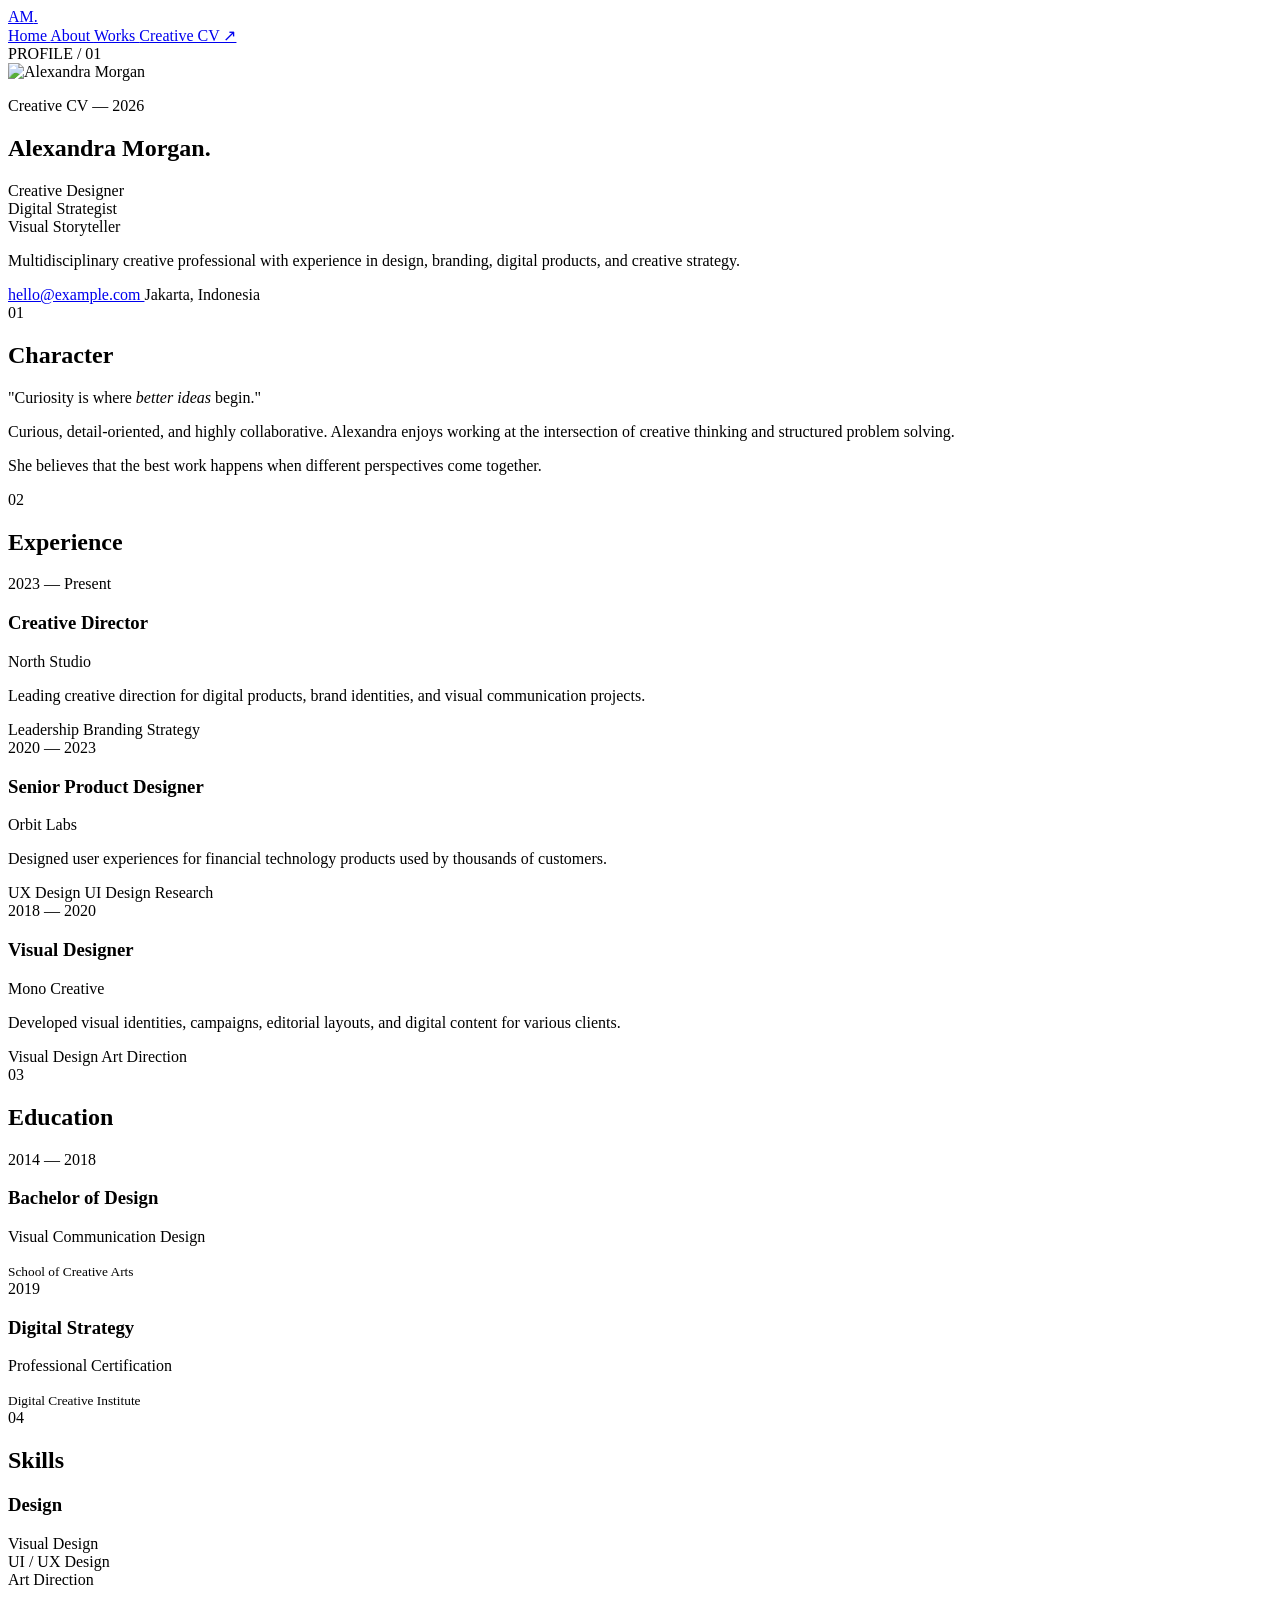
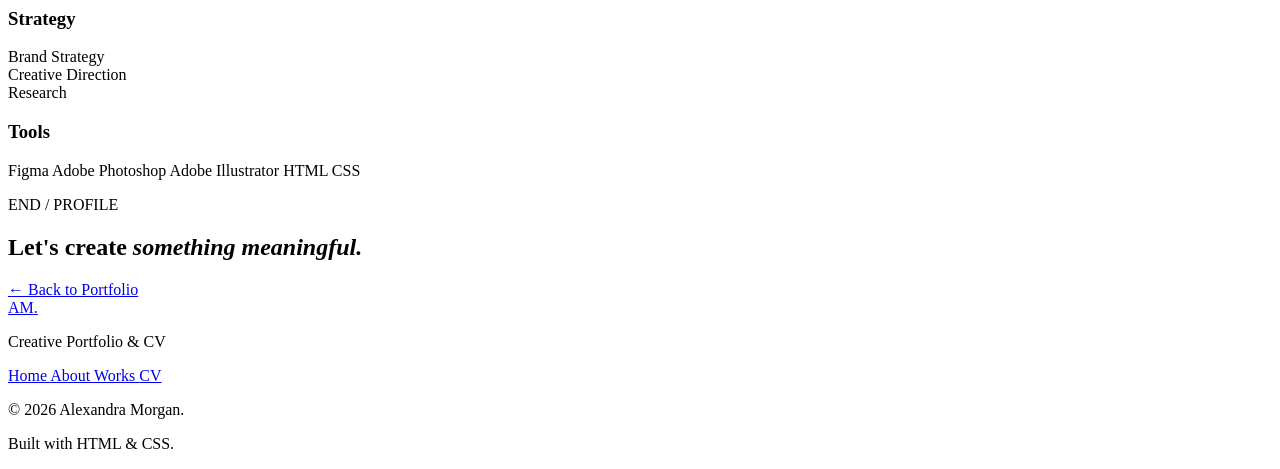
==== cv.html @ a30b36d8 "Add files via upload" ====
<!DOCTYPE html>
<html lang="id">
<head>
    <meta charset="UTF-8">
    <meta name="viewport" content="width=device-width, initial-scale=1.0">

    <title>Creative CV | Alexandra Morgan</title>

    <link rel="stylesheet" href="css/style.css">
</head>

<body>

    <!-- ================= NAVBAR ================= -->
    <header class="navbar">
        <div class="container nav-container">

            <a href="index.html" class="logo">
                AM<span>.</span>
            </a>

            <nav class="nav-menu">
                <a href="index.html" class="nav-link">
                    Home
                </a>

                <a href="index.html#about" class="nav-link">
                    About
                </a>

                <a href="index.html#works" class="nav-link">
                    Works
                </a>

                <a href="cv.html" class="nav-link nav-cv active">
                    Creative CV ↗
                </a>
            </nav>

        </div>
    </header>


    <main>

        <!-- ================= CV HEADER ================= -->
        <section class="cv-hero">

            <div class="container cv-header-grid">

                <div class="cv-photo">

                    <div class="photo-number">
                        PROFILE / 01
                    </div>

                    <img
                        src="assets/profile.jpg"
                        alt="Alexandra Morgan"
                    >

                </div>


                <div class="cv-introduction">

                    <p class="eyebrow">
                        Creative CV — 2026
                    </p>

                    <h1>
                        Alexandra
                        <span>Morgan.</span>
                    </h1>

                    <p class="cv-role">
                        Creative Designer
                        <br>
                        Digital Strategist
                        <br>
                        Visual Storyteller
                    </p>

                    <p class="cv-summary">
                        Multidisciplinary creative professional with
                        experience in design, branding, digital products,
                        and creative strategy.
                    </p>

                    <div class="cv-contact">

                        <a href="mailto:hello@example.com">
                            hello@example.com
                        </a>

                        <span>Jakarta, Indonesia</span>

                    </div>

                </div>

            </div>

        </section>


        <!-- ================= PERSONALITY ================= -->
        <section class="section cv-section">

            <div class="container">

                <div class="cv-section-title">
                    <span>01</span>
                    <h2>Character</h2>
                </div>


                <div class="character-grid">

                    <div class="character-main">

                        <p class="quote">
                            "Curiosity is where
                            <em>better ideas</em>
                            begin."
                        </p>

                    </div>


                    <div class="character-description">

                        <p>
                            Curious, detail-oriented, and highly
                            collaborative. Alexandra enjoys working
                            at the intersection of creative thinking
                            and structured problem solving.
                        </p>

                        <p>
                            She believes that the best work happens
                            when different perspectives come together.
                        </p>

                    </div>

                </div>

            </div>

        </section>


        <!-- ================= EXPERIENCE ================= -->
        <section class="section cv-section experience-section">

            <div class="container">

                <div class="cv-section-title">
                    <span>02</span>
                    <h2>Experience</h2>
                </div>


                <div class="timeline">

                    <article class="timeline-item">

                        <div class="timeline-date">
                            2023 — Present
                        </div>

                        <div class="timeline-content">

                            <h3>Creative Director</h3>

                            <p class="company">
                                North Studio
                            </p>

                            <p>
                                Leading creative direction for digital
                                products, brand identities, and visual
                                communication projects.
                            </p>

                            <div class="tag-list">
                                <span>Leadership</span>
                                <span>Branding</span>
                                <span>Strategy</span>
                            </div>

                        </div>

                    </article>


                    <article class="timeline-item">

                        <div class="timeline-date">
                            2020 — 2023
                        </div>

                        <div class="timeline-content">

                            <h3>Senior Product Designer</h3>

                            <p class="company">
                                Orbit Labs
                            </p>

                            <p>
                                Designed user experiences for financial
                                technology products used by thousands
                                of customers.
                            </p>

                            <div class="tag-list">
                                <span>UX Design</span>
                                <span>UI Design</span>
                                <span>Research</span>
                            </div>

                        </div>

                    </article>


                    <article class="timeline-item">

                        <div class="timeline-date">
                            2018 — 2020
                        </div>

                        <div class="timeline-content">

                            <h3>Visual Designer</h3>

                            <p class="company">
                                Mono Creative
                            </p>

                            <p>
                                Developed visual identities, campaigns,
                                editorial layouts, and digital content
                                for various clients.
                            </p>

                            <div class="tag-list">
                                <span>Visual Design</span>
                                <span>Art Direction</span>
                            </div>

                        </div>

                    </article>

                </div>

            </div>

        </section>


        <!-- ================= EDUCATION ================= -->
        <section class="section cv-section education-section">

            <div class="container">

                <div class="cv-section-title">
                    <span>03</span>
                    <h2>Education</h2>
                </div>


                <div class="education-grid">

                    <article class="education-card">

                        <span class="education-year">
                            2014 — 2018
                        </span>

                        <h3>
                            Bachelor of Design
                        </h3>

                        <p>
                            Visual Communication Design
                        </p>

                        <small>
                            School of Creative Arts
                        </small>

                    </article>


                    <article class="education-card">

                        <span class="education-year">
                            2019
                        </span>

                        <h3>
                            Digital Strategy
                        </h3>

                        <p>
                            Professional Certification
                        </p>

                        <small>
                            Digital Creative Institute
                        </small>

                    </article>

                </div>

            </div>

        </section>


        <!-- ================= SKILLS ================= -->
        <section class="section cv-section skills-section">

            <div class="container">

                <div class="cv-section-title">
                    <span>04</span>
                    <h2>Skills</h2>
                </div>


                <div class="skills-grid">

                    <div class="skill-category">

                        <h3>Design</h3>

                        <div class="skill">
                            <span>Visual Design</span>
                            <div class="skill-bar">
                                <div class="skill-progress progress-95"></div>
                            </div>
                        </div>

                        <div class="skill">
                            <span>UI / UX Design</span>
                            <div class="skill-bar">
                                <div class="skill-progress progress-90"></div>
                            </div>
                        </div>

                        <div class="skill">
                            <span>Art Direction</span>
                            <div class="skill-bar">
                                <div class="skill-progress progress-85"></div>
                            </div>
                        </div>

                    </div>


                    <div class="skill-category">

                        <h3>Strategy</h3>

                        <div class="skill">
                            <span>Brand Strategy</span>
                            <div class="skill-bar">
                                <div class="skill-progress progress-90"></div>
                            </div>
                        </div>

                        <div class="skill">
                            <span>Creative Direction</span>
                            <div class="skill-bar">
                                <div class="skill-progress progress-95"></div>
                            </div>
                        </div>

                        <div class="skill">
                            <span>Research</span>
                            <div class="skill-bar">
                                <div class="skill-progress progress-80"></div>
                            </div>
                        </div>

                    </div>


                    <div class="skill-category">

                        <h3>Tools</h3>

                        <div class="tool-list">

                            <span>Figma</span>
                            <span>Adobe Photoshop</span>
                            <span>Adobe Illustrator</span>
                            <span>HTML</span>
                            <span>CSS</span>

                        </div>

                    </div>

                </div>

            </div>

        </section>


        <!-- ================= CV CTA ================= -->
        <section class="cta-section cv-cta">

            <div class="container cta-content">

                <p class="section-number">
                    END / PROFILE
                </p>

                <h2>
                    Let's create
                    <em>something meaningful.</em>
                </h2>

                <a href="index.html" class="btn btn-light">
                    ← Back to Portfolio
                </a>

            </div>

        </section>

    </main>


    <!-- ================= FOOTER ================= -->
    <footer class="footer">

        <div class="container footer-grid">

            <div>
                <a href="index.html" class="logo">
                    AM<span>.</span>
                </a>

                <p>
                    Creative Portfolio & CV
                </p>
            </div>

            <div class="footer-links">

                <a href="index.html">
                    Home
                </a>

                <a href="index.html#about">
                    About
                </a>

                <a href="index.html#works">
                    Works
                </a>

                <a href="cv.html">
                    CV
                </a>

            </div>

            <div class="footer-copy">

                <p>
                    © 2026 Alexandra Morgan.
                </p>

                <p>
                    Built with HTML & CSS.
                </p>

            </div>

        </div>

    </footer>

</body>
</html>
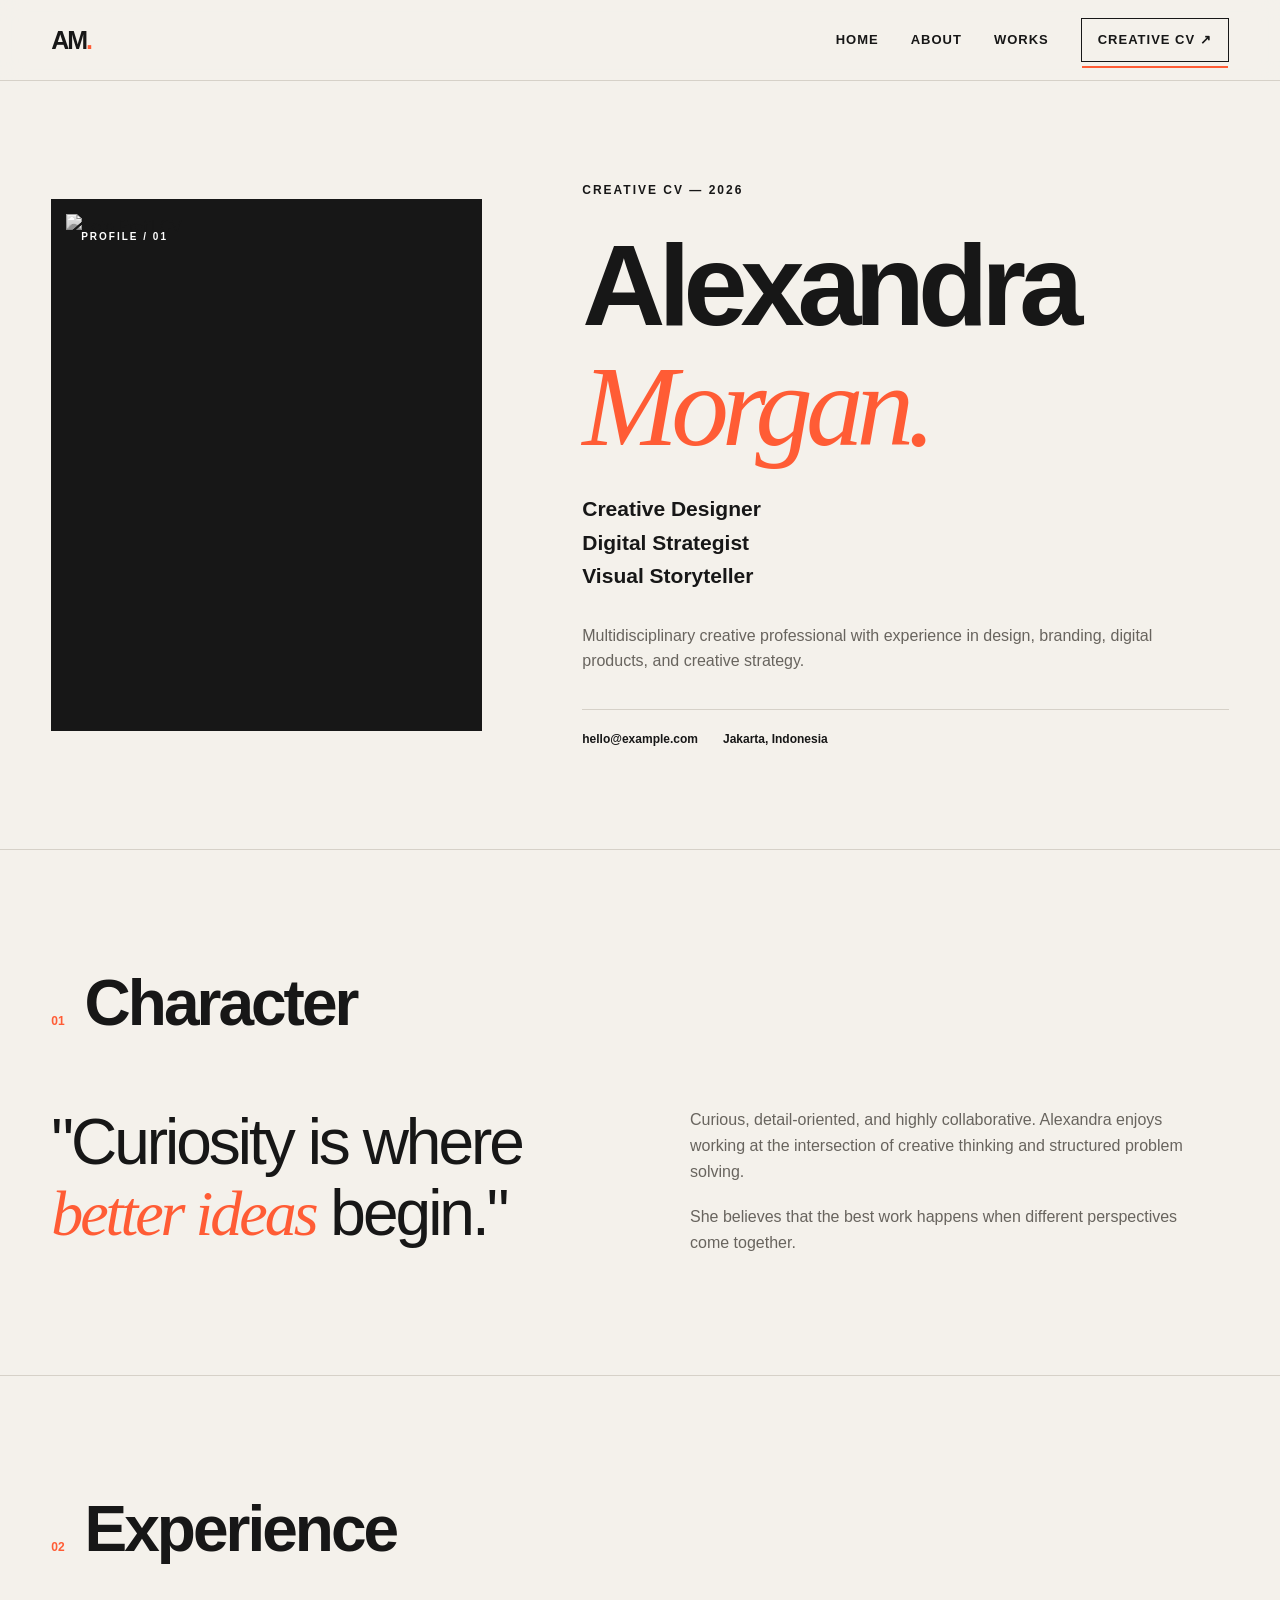
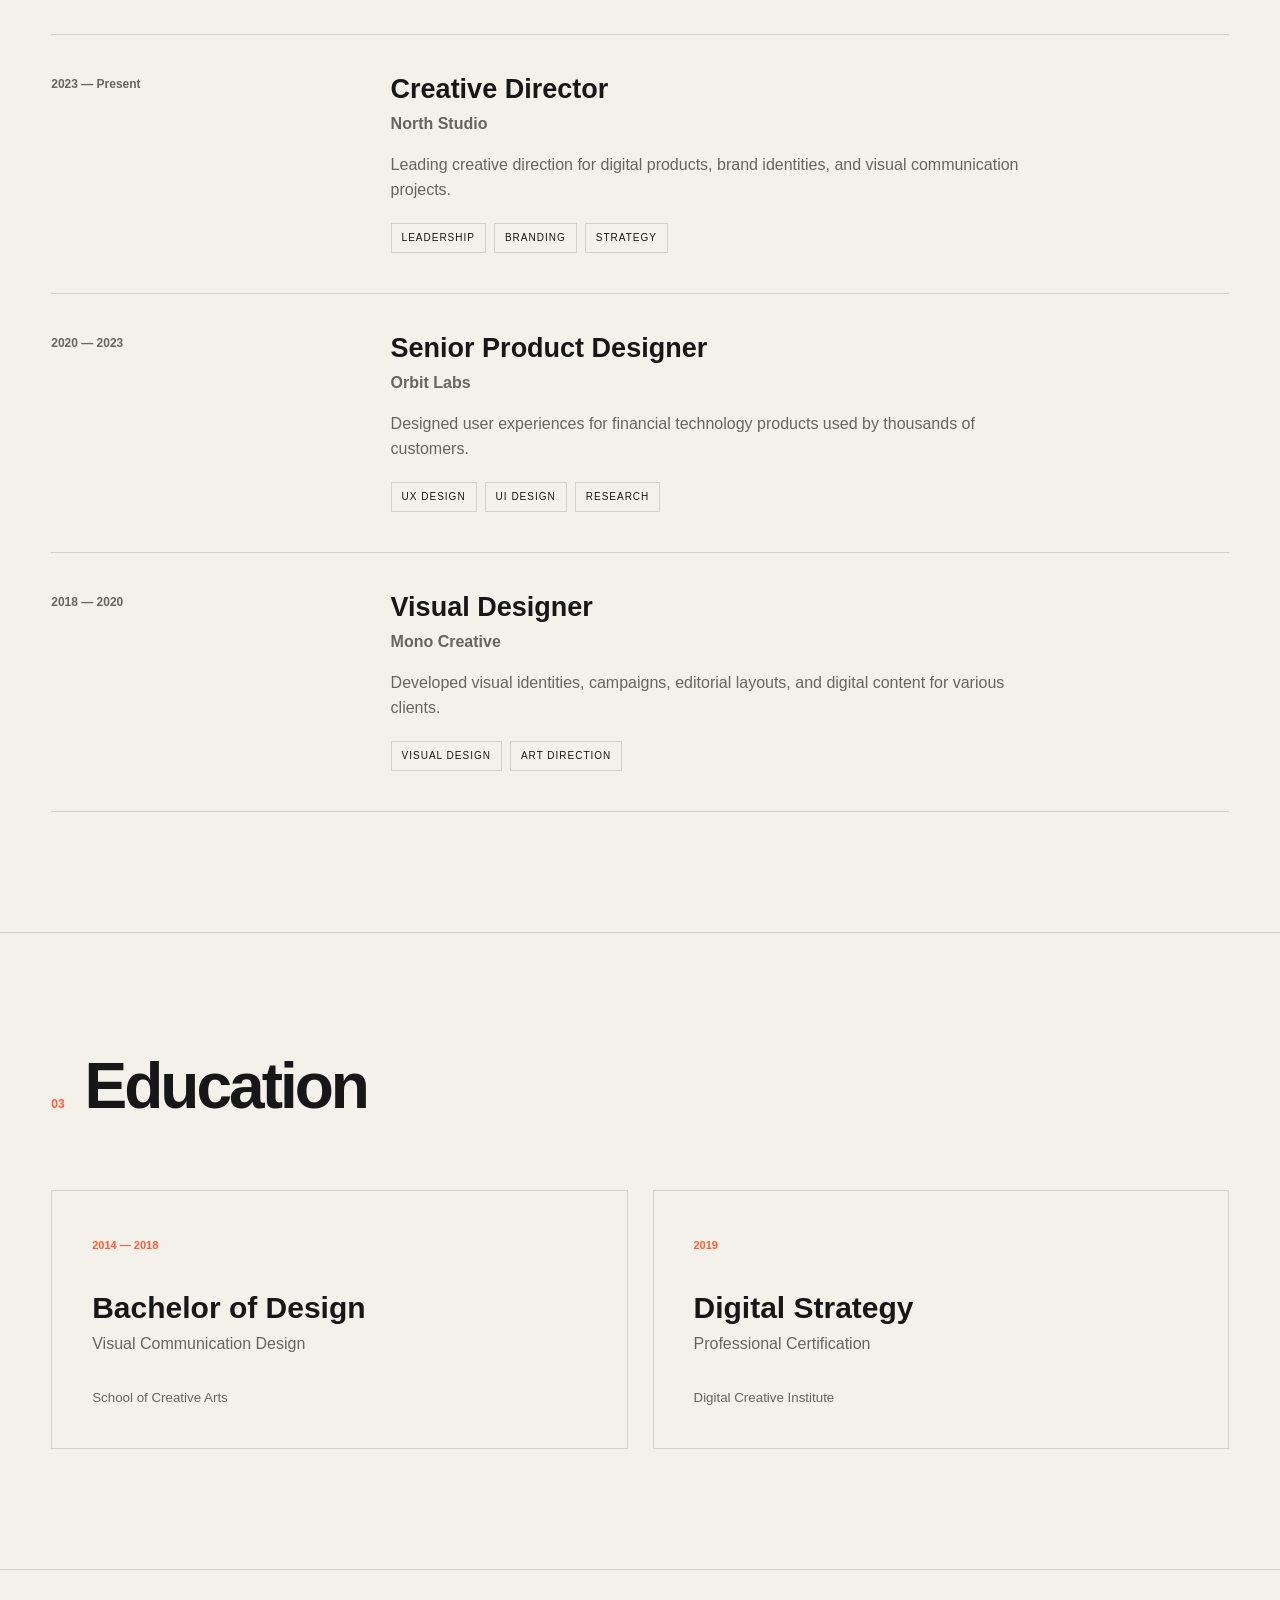
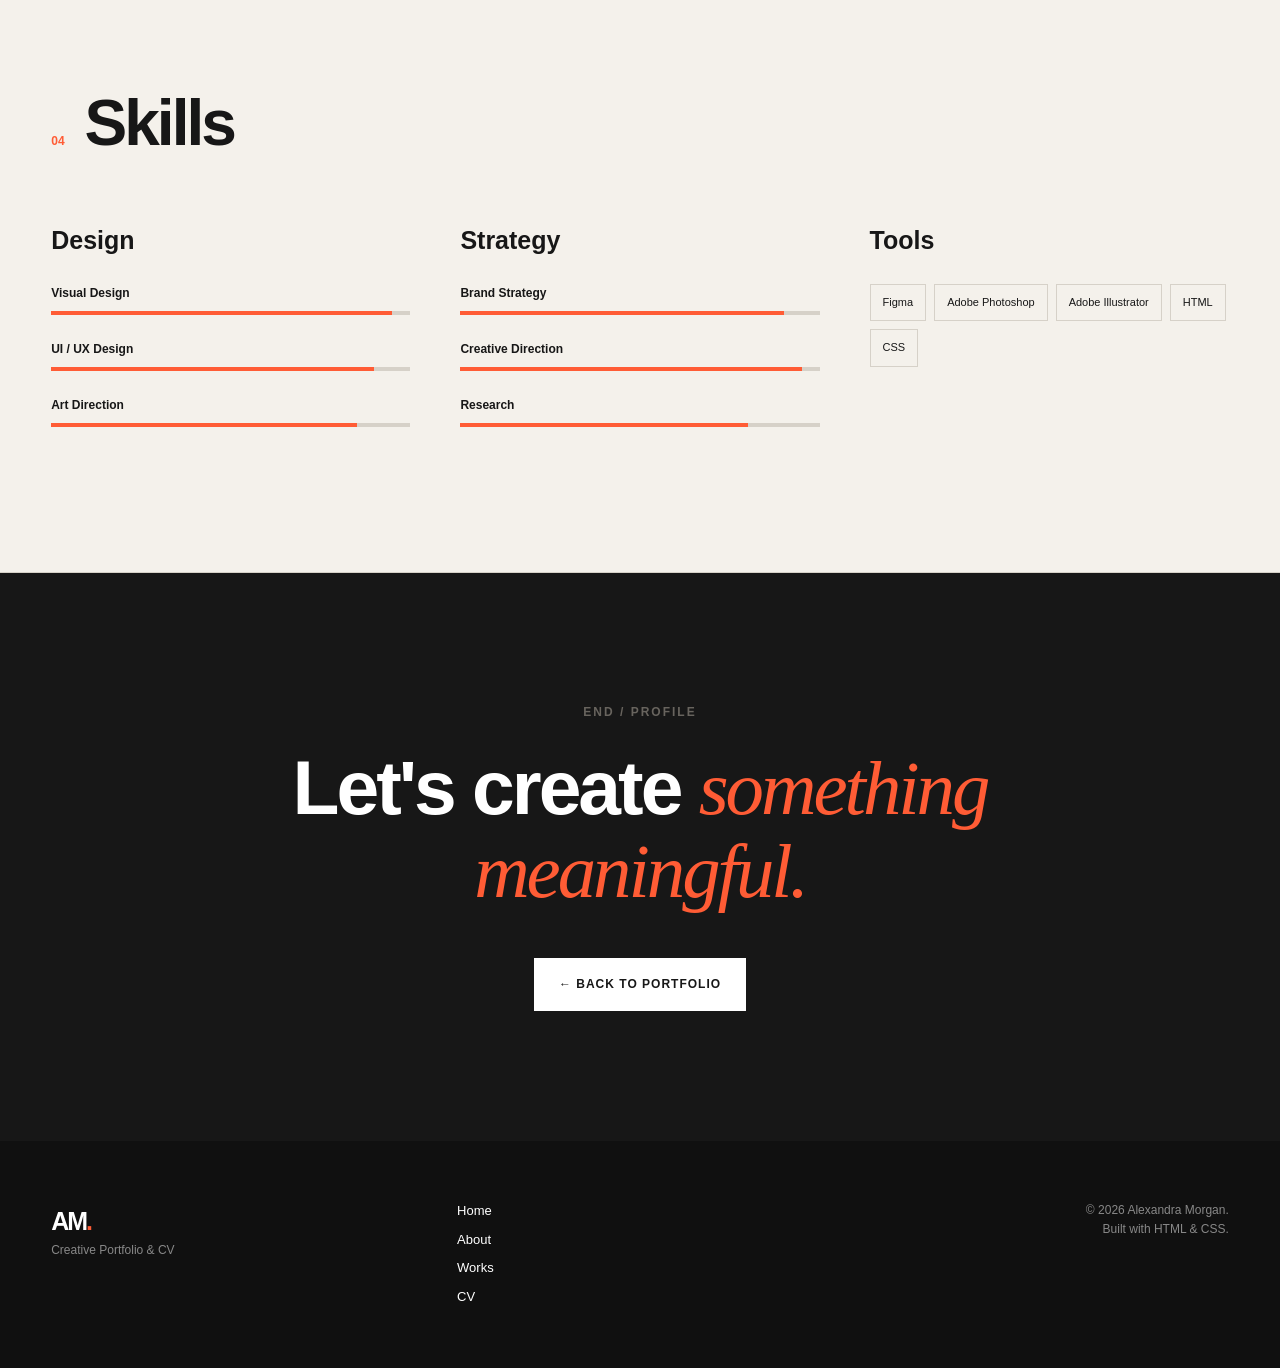
==== commit ef424204: "Update cv.html" ====
--- a/cv.html
+++ b/cv.html
@@ -55,8 +55,8 @@
                     </div>
 
                     <img
-                        src="assets/profile.jpg"
-                        alt="Alexandra Morgan"
+                        src="assets/profile.avif"
+                        alt="Foto Profil CV"
                     >
 
                 </div>
@@ -492,4 +492,4 @@
     </footer>
 
 </body>
-</html>+</html>
--- a/css/style.css
+++ b/css/style.css
@@ -0,0 +1,1251 @@
+/* =====================================================
+   RESET
+===================================================== */
+
+* {
+    margin: 0;
+    padding: 0;
+    box-sizing: border-box;
+}
+
+html {
+    scroll-behavior: smooth;
+}
+
+body {
+    font-family: Arial, Helvetica, sans-serif;
+    background: #f4f1eb;
+    color: #171717;
+    line-height: 1.6;
+}
+
+img {
+    max-width: 100%;
+    display: block;
+}
+
+a {
+    color: inherit;
+    text-decoration: none;
+}
+
+
+/* =====================================================
+   VARIABLES
+===================================================== */
+
+:root {
+    --bg: #f4f1eb;
+    --dark: #171717;
+    --muted: #68645e;
+    --light: #ffffff;
+    --line: #d6d1c8;
+    --accent: #ff5c35;
+
+    --container: 1180px;
+}
+
+
+/* =====================================================
+   GLOBAL
+===================================================== */
+
+.container {
+    width: min(92%, var(--container));
+    margin: 0 auto;
+}
+
+.section {
+    padding: 120px 0;
+}
+
+.eyebrow,
+.section-number {
+    text-transform: uppercase;
+    letter-spacing: 2px;
+    font-size: 12px;
+    font-weight: 700;
+}
+
+.section-number {
+    color: var(--muted);
+    margin-bottom: 25px;
+}
+
+h1,
+h2,
+h3 {
+    line-height: 1.05;
+}
+
+h2 {
+    font-size: clamp(42px, 6vw, 78px);
+    letter-spacing: -3px;
+}
+
+h2 em {
+    font-family: Georgia, serif;
+    font-weight: 400;
+}
+
+
+/* =====================================================
+   NAVBAR
+===================================================== */
+
+.navbar {
+    position: sticky;
+    top: 0;
+    z-index: 1000;
+
+    background: rgba(244, 241, 235, 0.92);
+    backdrop-filter: blur(12px);
+
+    border-bottom: 1px solid var(--line);
+}
+
+.nav-container {
+    min-height: 80px;
+
+    display: flex;
+    align-items: center;
+    justify-content: space-between;
+}
+
+.logo {
+    font-size: 25px;
+    font-weight: 900;
+    letter-spacing: -2px;
+}
+
+.logo span {
+    color: var(--accent);
+}
+
+.nav-menu {
+    display: flex;
+    align-items: center;
+    gap: 32px;
+}
+
+.nav-link {
+    position: relative;
+
+    font-size: 13px;
+    font-weight: 700;
+    text-transform: uppercase;
+    letter-spacing: 1px;
+
+    transition: color 0.3s ease;
+}
+
+.nav-link::after {
+    content: "";
+
+    position: absolute;
+    left: 0;
+    bottom: -7px;
+
+    width: 0;
+    height: 2px;
+
+    background: var(--accent);
+
+    transition: width 0.3s ease;
+}
+
+.nav-link:hover::after,
+.nav-link.active::after {
+    width: 100%;
+}
+
+.nav-link:hover {
+    color: var(--accent);
+}
+
+.nav-cv {
+    border: 1px solid var(--dark);
+    padding: 11px 16px;
+}
+
+.nav-cv:hover {
+    background: var(--dark);
+    color: var(--light);
+}
+
+
+/* =====================================================
+   HERO
+===================================================== */
+
+.hero {
+    position: relative;
+    overflow: hidden;
+
+    min-height: calc(100vh - 80px);
+
+    display: flex;
+    align-items: center;
+
+    padding: 100px 0;
+}
+
+.hero-grid {
+    display: grid;
+    grid-template-columns: 1.1fr 0.9fr;
+    align-items: center;
+    gap: 80px;
+}
+
+.hero-content {
+    position: relative;
+    z-index: 2;
+}
+
+.hero h1 {
+    max-width: 800px;
+
+    margin: 25px 0;
+
+    font-size: clamp(58px, 8vw, 105px);
+    letter-spacing: -6px;
+}
+
+.hero h1 span {
+    display: block;
+    color: var(--accent);
+
+    font-family: Georgia, serif;
+    font-style: italic;
+    font-weight: 400;
+}
+
+.hero-description {
+    max-width: 570px;
+
+    margin-bottom: 35px;
+
+    color: var(--muted);
+    font-size: 17px;
+}
+
+.hero-buttons {
+    display: flex;
+    flex-wrap: wrap;
+    gap: 12px;
+}
+
+
+/* =====================================================
+   BUTTON
+===================================================== */
+
+.btn {
+    display: inline-flex;
+    align-items: center;
+    justify-content: center;
+    gap: 15px;
+
+    padding: 16px 24px;
+
+    border: 1px solid var(--dark);
+
+    font-size: 12px;
+    font-weight: 800;
+    text-transform: uppercase;
+    letter-spacing: 1px;
+
+    transition:
+        transform 0.3s ease,
+        background 0.3s ease,
+        color 0.3s ease;
+}
+
+.btn:hover {
+    transform: translateY(-4px);
+}
+
+.btn-primary {
+    background: var(--dark);
+    color: var(--light);
+}
+
+.btn-primary:hover {
+    background: var(--accent);
+    border-color: var(--accent);
+}
+
+.btn-secondary:hover {
+    background: var(--dark);
+    color: var(--light);
+}
+
+.btn-light {
+    background: var(--light);
+    color: var(--dark);
+    border-color: var(--light);
+}
+
+.btn-light:hover {
+    background: transparent;
+    color: var(--light);
+}
+
+
+/* =====================================================
+   HERO STATS
+===================================================== */
+
+.hero-stats {
+    display: flex;
+    gap: 45px;
+
+    margin-top: 60px;
+    padding-top: 25px;
+
+    border-top: 1px solid var(--line);
+}
+
+.stat {
+    display: flex;
+    flex-direction: column;
+}
+
+.stat strong {
+    font-size: 27px;
+}
+
+.stat span {
+    color: var(--muted);
+    font-size: 11px;
+    text-transform: uppercase;
+    letter-spacing: 1px;
+}
+
+
+/* =====================================================
+   HERO IMAGE
+===================================================== */
+
+.hero-visual {
+    position: relative;
+}
+
+.image-frame {
+    position: relative;
+
+    padding: 15px;
+
+    background: var(--dark);
+
+    transform: rotate(2deg);
+
+    transition: transform 0.5s ease;
+}
+
+.image-frame:hover {
+    transform: rotate(0deg);
+}
+
+.image-frame img {
+    width: 100%;
+    aspect-ratio: 4 / 5;
+    object-fit: cover;
+    filter: grayscale(100%);
+}
+
+.image-label {
+    position: absolute;
+    top: 28px;
+    left: 28px;
+
+    z-index: 2;
+
+    display: flex;
+    gap: 10px;
+
+    color: var(--light);
+
+    font-size: 10px;
+    font-weight: 700;
+    text-transform: uppercase;
+    letter-spacing: 1px;
+}
+
+.image-label span {
+    color: var(--accent);
+}
+
+.image-caption {
+    display: flex;
+    justify-content: space-between;
+
+    padding: 15px 5px 2px;
+
+    color: var(--light);
+
+    font-size: 10px;
+    text-transform: uppercase;
+    letter-spacing: 1px;
+}
+
+.floating-card {
+    position: absolute;
+    right: -30px;
+    bottom: 40px;
+
+    display: flex;
+    align-items: center;
+    gap: 12px;
+
+    padding: 15px 18px;
+
+    background: var(--light);
+    box-shadow: 0 15px 40px rgba(0, 0, 0, 0.12);
+}
+
+.floating-card strong,
+.floating-card small {
+    display: block;
+}
+
+.floating-card strong {
+    font-size: 13px;
+}
+
+.floating-card small {
+    color: var(--muted);
+    font-size: 10px;
+}
+
+.floating-icon {
+    color: var(--accent);
+    font-size: 25px;
+}
+
+
+/* =====================================================
+   DECORATION
+===================================================== */
+
+.hero-decoration {
+    position: absolute;
+
+    width: 250px;
+    height: 250px;
+
+    border-radius: 50%;
+
+    border: 1px solid var(--line);
+}
+
+.decoration-one {
+    right: -100px;
+    top: 20%;
+}
+
+.decoration-two {
+    left: -170px;
+    bottom: 5%;
+}
+
+
+/* =====================================================
+   MARQUEE
+===================================================== */
+
+.marquee-section {
+    overflow: hidden;
+
+    border-top: 1px solid var(--dark);
+    border-bottom: 1px solid var(--dark);
+
+    padding: 20px 0;
+
+    background: var(--accent);
+}
+
+.marquee {
+    display: flex;
+    width: max-content;
+    gap: 50px;
+
+    animation: marquee 20s linear infinite;
+}
+
+.marquee span {
+    font-size: 15px;
+    font-weight: 900;
+    letter-spacing: 3px;
+}
+
+@keyframes marquee {
+    from {
+        transform: translateX(0);
+    }
+
+    to {
+        transform: translateX(-50%);
+    }
+}
+
+
+/* =====================================================
+   ABOUT
+===================================================== */
+
+.section-heading {
+    margin-bottom: 70px;
+}
+
+.about-grid {
+    display: grid;
+    grid-template-columns: 1fr 1fr;
+    gap: 100px;
+}
+
+.large-text {
+    font-size: clamp(30px, 4vw, 48px);
+    line-height: 1.15;
+    letter-spacing: -2px;
+}
+
+.about-description {
+    max-width: 500px;
+    color: var(--muted);
+}
+
+.about-description p + p {
+    margin-top: 20px;
+}
+
+.text-link {
+    display: inline-block;
+
+    margin-top: 35px;
+
+    color: var(--dark);
+
+    border-bottom: 1px solid var(--dark);
+
+    font-weight: 700;
+}
+
+.text-link:hover {
+    color: var(--accent);
+    border-color: var(--accent);
+}
+
+
+/* =====================================================
+   WORKS
+===================================================== */
+
+.heading-flex {
+    display: flex;
+    align-items: end;
+    justify-content: space-between;
+    gap: 40px;
+}
+
+.heading-description {
+    max-width: 320px;
+    color: var(--muted);
+}
+
+.works-grid {
+    display: grid;
+    grid-template-columns: repeat(2, 1fr);
+    gap: 60px 30px;
+}
+
+.work-card {
+    transition: transform 0.3s ease;
+}
+
+.work-card:hover {
+    transform: translateY(-8px);
+}
+
+.work-large {
+    grid-column: span 2;
+}
+
+.work-image {
+    position: relative;
+
+    min-height: 380px;
+
+    display: flex;
+    align-items: space-between;
+    justify-content: space-between;
+
+    padding: 25px;
+
+    overflow: hidden;
+}
+
+.work-image::after {
+    content: "VIEW PROJECT →";
+
+    position: absolute;
+    right: 25px;
+    bottom: 25px;
+
+    padding: 10px 14px;
+
+    background: var(--light);
+
+    font-size: 10px;
+    font-weight: 800;
+
+    transform: translateY(70px);
+
+    transition: transform 0.3s ease;
+}
+
+.work-card:hover .work-image::after {
+    transform: translateY(0);
+}
+
+.work-image-one {
+    background: #d4d0c7;
+}
+
+.work-image-two {
+    background: #c8d0c6;
+}
+
+.work-image-three {
+    background: #d6c2b9;
+}
+
+.work-number,
+.work-category {
+    position: relative;
+    z-index: 2;
+
+    font-size: 11px;
+    font-weight: 800;
+    text-transform: uppercase;
+}
+
+.work-number {
+    align-self: flex-start;
+}
+
+.work-category {
+    align-self: flex-start;
+
+    padding: 7px 10px;
+
+    background: var(--dark);
+    color: var(--light);
+}
+
+.work-info {
+    padding-top: 20px;
+}
+
+.work-info h3 {
+    margin-bottom: 8px;
+
+    font-size: 25px;
+}
+
+.work-info p {
+    max-width: 500px;
+
+    color: var(--muted);
+}
+
+
+/* =====================================================
+   CTA
+===================================================== */
+
+.cta-section {
+    padding: 130px 0;
+
+    background: var(--dark);
+    color: var(--light);
+
+    text-align: center;
+}
+
+.cta-content h2 {
+    max-width: 850px;
+
+    margin: 0 auto 45px;
+}
+
+.cta-content h2 em {
+    color: var(--accent);
+}
+
+
+/* =====================================================
+   FOOTER
+===================================================== */
+
+.footer {
+    padding: 60px 0;
+
+    background: #101010;
+    color: var(--light);
+}
+
+.footer-grid {
+    display: grid;
+    grid-template-columns: 1fr 1fr 1fr;
+    gap: 40px;
+}
+
+.footer p {
+    color: #888;
+    font-size: 12px;
+}
+
+.footer-links {
+    display: flex;
+    flex-direction: column;
+    gap: 8px;
+}
+
+.footer-links a {
+    font-size: 13px;
+}
+
+.footer-links a:hover {
+    color: var(--accent);
+}
+
+.footer-copy {
+    text-align: right;
+}
+
+
+/* =====================================================
+   CV HERO
+===================================================== */
+
+.cv-hero {
+    padding: 100px 0;
+
+    border-bottom: 1px solid var(--line);
+}
+
+.cv-header-grid {
+    display: grid;
+    grid-template-columns: 0.8fr 1.2fr;
+    align-items: center;
+    gap: 100px;
+}
+
+.cv-photo {
+    position: relative;
+
+    background: var(--dark);
+    padding: 15px;
+}
+
+.cv-photo img {
+    aspect-ratio: 4 / 5;
+    width: 100%;
+    object-fit: cover;
+    filter: grayscale(100%);
+}
+
+.photo-number {
+    position: absolute;
+    top: 30px;
+    left: 30px;
+
+    z-index: 2;
+
+    color: var(--light);
+
+    font-size: 10px;
+    font-weight: 700;
+    letter-spacing: 2px;
+}
+
+.cv-introduction h1 {
+    margin: 25px 0;
+
+    font-size: clamp(65px, 9vw, 120px);
+    letter-spacing: -7px;
+}
+
+.cv-introduction h1 span {
+    display: block;
+
+    color: var(--accent);
+
+    font-family: Georgia, serif;
+    font-style: italic;
+    font-weight: 400;
+}
+
+.cv-role {
+    margin-bottom: 30px;
+
+    font-size: 21px;
+    font-weight: 700;
+}
+
+.cv-summary {
+    max-width: 600px;
+
+    color: var(--muted);
+}
+
+.cv-contact {
+    display: flex;
+    flex-wrap: wrap;
+    gap: 25px;
+
+    margin-top: 35px;
+    padding-top: 20px;
+
+    border-top: 1px solid var(--line);
+
+    font-size: 12px;
+    font-weight: 700;
+}
+
+.cv-contact a:hover {
+    color: var(--accent);
+}
+
+
+/* =====================================================
+   CV SECTION
+===================================================== */
+
+.cv-section {
+    border-bottom: 1px solid var(--line);
+}
+
+.cv-section-title {
+    display: flex;
+    align-items: baseline;
+    gap: 20px;
+
+    margin-bottom: 70px;
+}
+
+.cv-section-title span {
+    color: var(--accent);
+
+    font-size: 12px;
+    font-weight: 800;
+}
+
+.cv-section-title h2 {
+    font-size: clamp(40px, 5vw, 65px);
+}
+
+
+/* =====================================================
+   CHARACTER
+===================================================== */
+
+.character-grid {
+    display: grid;
+    grid-template-columns: 1fr 1fr;
+    gap: 100px;
+}
+
+.quote {
+    max-width: 600px;
+
+    font-size: clamp(35px, 5vw, 65px);
+    line-height: 1.1;
+    letter-spacing: -3px;
+}
+
+.quote em {
+    color: var(--accent);
+    font-family: Georgia, serif;
+    font-weight: 400;
+}
+
+.character-description {
+    color: var(--muted);
+    max-width: 500px;
+}
+
+.character-description p + p {
+    margin-top: 20px;
+}
+
+
+/* =====================================================
+   EXPERIENCE
+===================================================== */
+
+.timeline {
+    border-top: 1px solid var(--line);
+}
+
+.timeline-item {
+    display: grid;
+    grid-template-columns: 0.5fr 1.5fr;
+    gap: 60px;
+
+    padding: 40px 0;
+
+    border-bottom: 1px solid var(--line);
+}
+
+.timeline-date {
+    color: var(--muted);
+
+    font-size: 12px;
+    font-weight: 700;
+}
+
+.timeline-content h3 {
+    font-size: 27px;
+}
+
+.company {
+    margin: 8px 0 15px;
+
+    color: var(--accent);
+
+    font-weight: 700;
+}
+
+.timeline-content > p {
+    max-width: 650px;
+    color: var(--muted);
+}
+
+.tag-list {
+    display: flex;
+    flex-wrap: wrap;
+    gap: 8px;
+
+    margin-top: 20px;
+}
+
+.tag-list span {
+    padding: 6px 10px;
+
+    border: 1px solid var(--line);
+
+    font-size: 10px;
+    text-transform: uppercase;
+    letter-spacing: 1px;
+}
+
+
+/* =====================================================
+   EDUCATION
+===================================================== */
+
+.education-grid {
+    display: grid;
+    grid-template-columns: repeat(2, 1fr);
+    gap: 25px;
+}
+
+.education-card {
+    padding: 40px;
+
+    border: 1px solid var(--line);
+
+    transition:
+        background 0.3s ease,
+        transform 0.3s ease;
+}
+
+.education-card:hover {
+    background: var(--dark);
+    color: var(--light);
+
+    transform: translateY(-6px);
+}
+
+.education-year {
+    color: var(--accent);
+
+    font-size: 11px;
+    font-weight: 800;
+}
+
+.education-card h3 {
+    margin: 35px 0 8px;
+
+    font-size: 30px;
+}
+
+.education-card p {
+    color: var(--muted);
+}
+
+.education-card:hover p {
+    color: #aaa;
+}
+
+.education-card small {
+    display: block;
+
+    margin-top: 30px;
+
+    color: var(--muted);
+}
+
+
+/* =====================================================
+   SKILLS
+===================================================== */
+
+.skills-grid {
+    display: grid;
+    grid-template-columns: repeat(3, 1fr);
+    gap: 50px;
+}
+
+.skill-category h3 {
+    margin-bottom: 30px;
+
+    font-size: 25px;
+}
+
+.skill {
+    margin-bottom: 25px;
+}
+
+.skill > span {
+    display: block;
+
+    margin-bottom: 8px;
+
+    font-size: 12px;
+    font-weight: 700;
+}
+
+.skill-bar {
+    width: 100%;
+    height: 4px;
+
+    background: var(--line);
+}
+
+.skill-progress {
+    height: 100%;
+
+    background: var(--accent);
+}
+
+.progress-95 {
+    width: 95%;
+}
+
+.progress-90 {
+    width: 90%;
+}
+
+.progress-85 {
+    width: 85%;
+}
+
+.progress-80 {
+    width: 80%;
+}
+
+.tool-list {
+    display: flex;
+    flex-wrap: wrap;
+    gap: 8px;
+}
+
+.tool-list span {
+    padding: 9px 12px;
+
+    border: 1px solid var(--line);
+
+    font-size: 11px;
+}
+
+
+/* =====================================================
+   RESPONSIVE TABLET
+===================================================== */
+
+@media (max-width: 900px) {
+
+    .hero-grid {
+        grid-template-columns: 1fr;
+    }
+
+    .hero-visual {
+        max-width: 600px;
+        margin: 0 auto;
+    }
+
+    .about-grid,
+    .character-grid {
+        grid-template-columns: 1fr;
+        gap: 50px;
+    }
+
+    .cv-header-grid {
+        grid-template-columns: 1fr;
+        gap: 60px;
+    }
+
+    .cv-photo {
+        max-width: 500px;
+    }
+
+    .skills-grid {
+        grid-template-columns: 1fr 1fr;
+    }
+
+    .footer-grid {
+        grid-template-columns: 1fr 1fr;
+    }
+
+    .footer-copy {
+        text-align: left;
+    }
+}
+
+
+/* =====================================================
+   RESPONSIVE MOBILE
+===================================================== */
+
+@media (max-width: 600px) {
+
+    .section {
+        padding: 80px 0;
+    }
+
+    .navbar {
+        position: relative;
+    }
+
+    .nav-container {
+        flex-direction: column;
+        gap: 20px;
+
+        padding: 20px 0;
+    }
+
+    .nav-menu {
+        width: 100%;
+
+        justify-content: center;
+
+        gap: 15px;
+        flex-wrap: wrap;
+    }
+
+    .nav-link {
+        font-size: 10px;
+    }
+
+    .hero {
+        padding: 70px 0;
+    }
+
+    .hero h1 {
+        font-size: 55px;
+        letter-spacing: -4px;
+    }
+
+    .hero-description {
+        font-size: 15px;
+    }
+
+    .hero-buttons {
+        flex-direction: column;
+        align-items: stretch;
+    }
+
+    .btn {
+        width: 100%;
+    }
+
+    .hero-stats {
+        gap: 20px;
+        justify-content: space-between;
+    }
+
+    .stat strong {
+        font-size: 20px;
+    }
+
+    .stat span {
+        font-size: 8px;
+    }
+
+    .floating-card {
+        right: -5px;
+        bottom: 20px;
+    }
+
+    .heading-flex {
+        flex-direction: column;
+        align-items: flex-start;
+    }
+
+    .works-grid {
+        grid-template-columns: 1fr;
+        gap: 45px;
+    }
+
+    .work-large {
+        grid-column: span 1;
+    }
+
+    .work-image {
+        min-height: 280px;
+    }
+
+    .footer-grid {
+        grid-template-columns: 1fr;
+    }
+
+    .cv-hero {
+        padding: 70px 0;
+    }
+
+    .cv-introduction h1 {
+        font-size: 65px;
+        letter-spacing: -5px;
+    }
+
+    .cv-contact {
+        flex-direction: column;
+        gap: 10px;
+    }
+
+    .timeline-item {
+        grid-template-columns: 1fr;
+        gap: 15px;
+    }
+
+    .education-grid,
+    .skills-grid {
+        grid-template-columns: 1fr;
+    }
+
+    .education-card {
+        padding: 30px;
+    }
+
+    .cta-section {
+        padding: 90px 0;
+    }
+
+    h2 {
+        letter-spacing: -2px;
+    }
+
+}
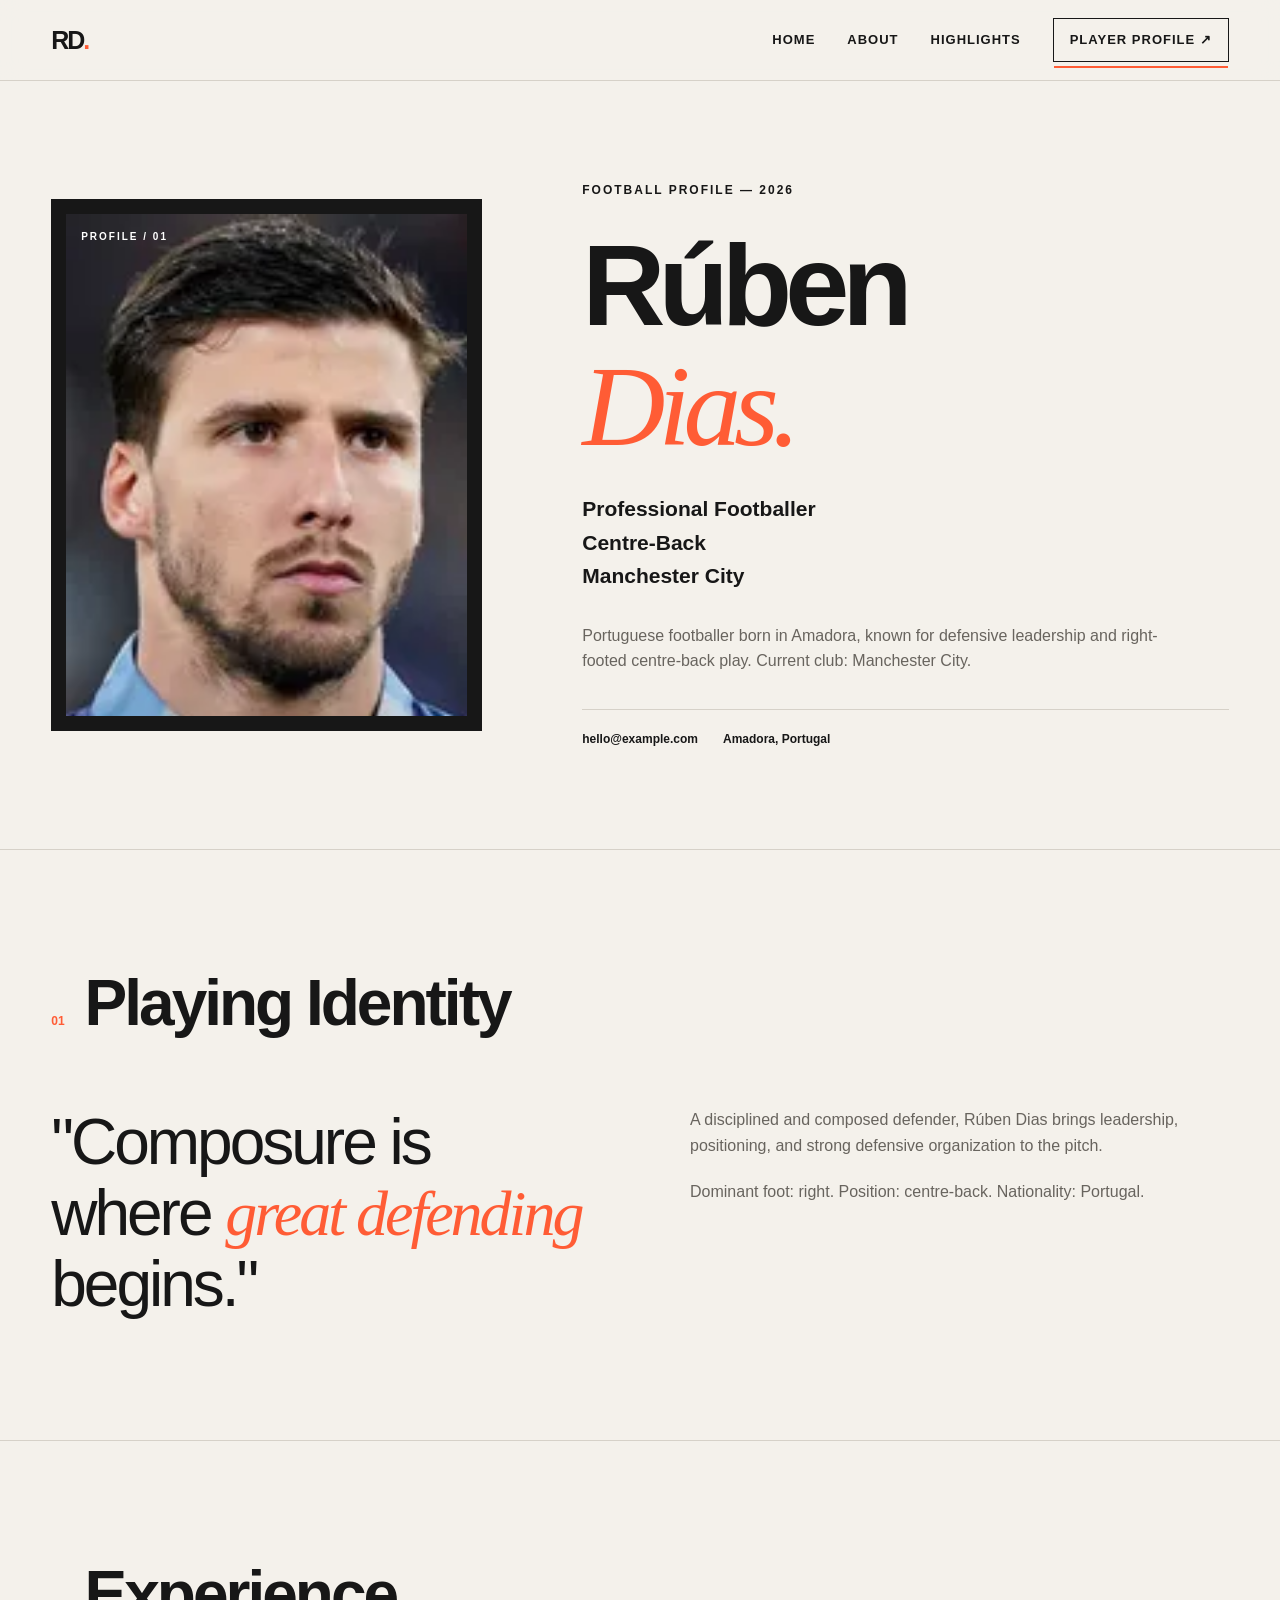
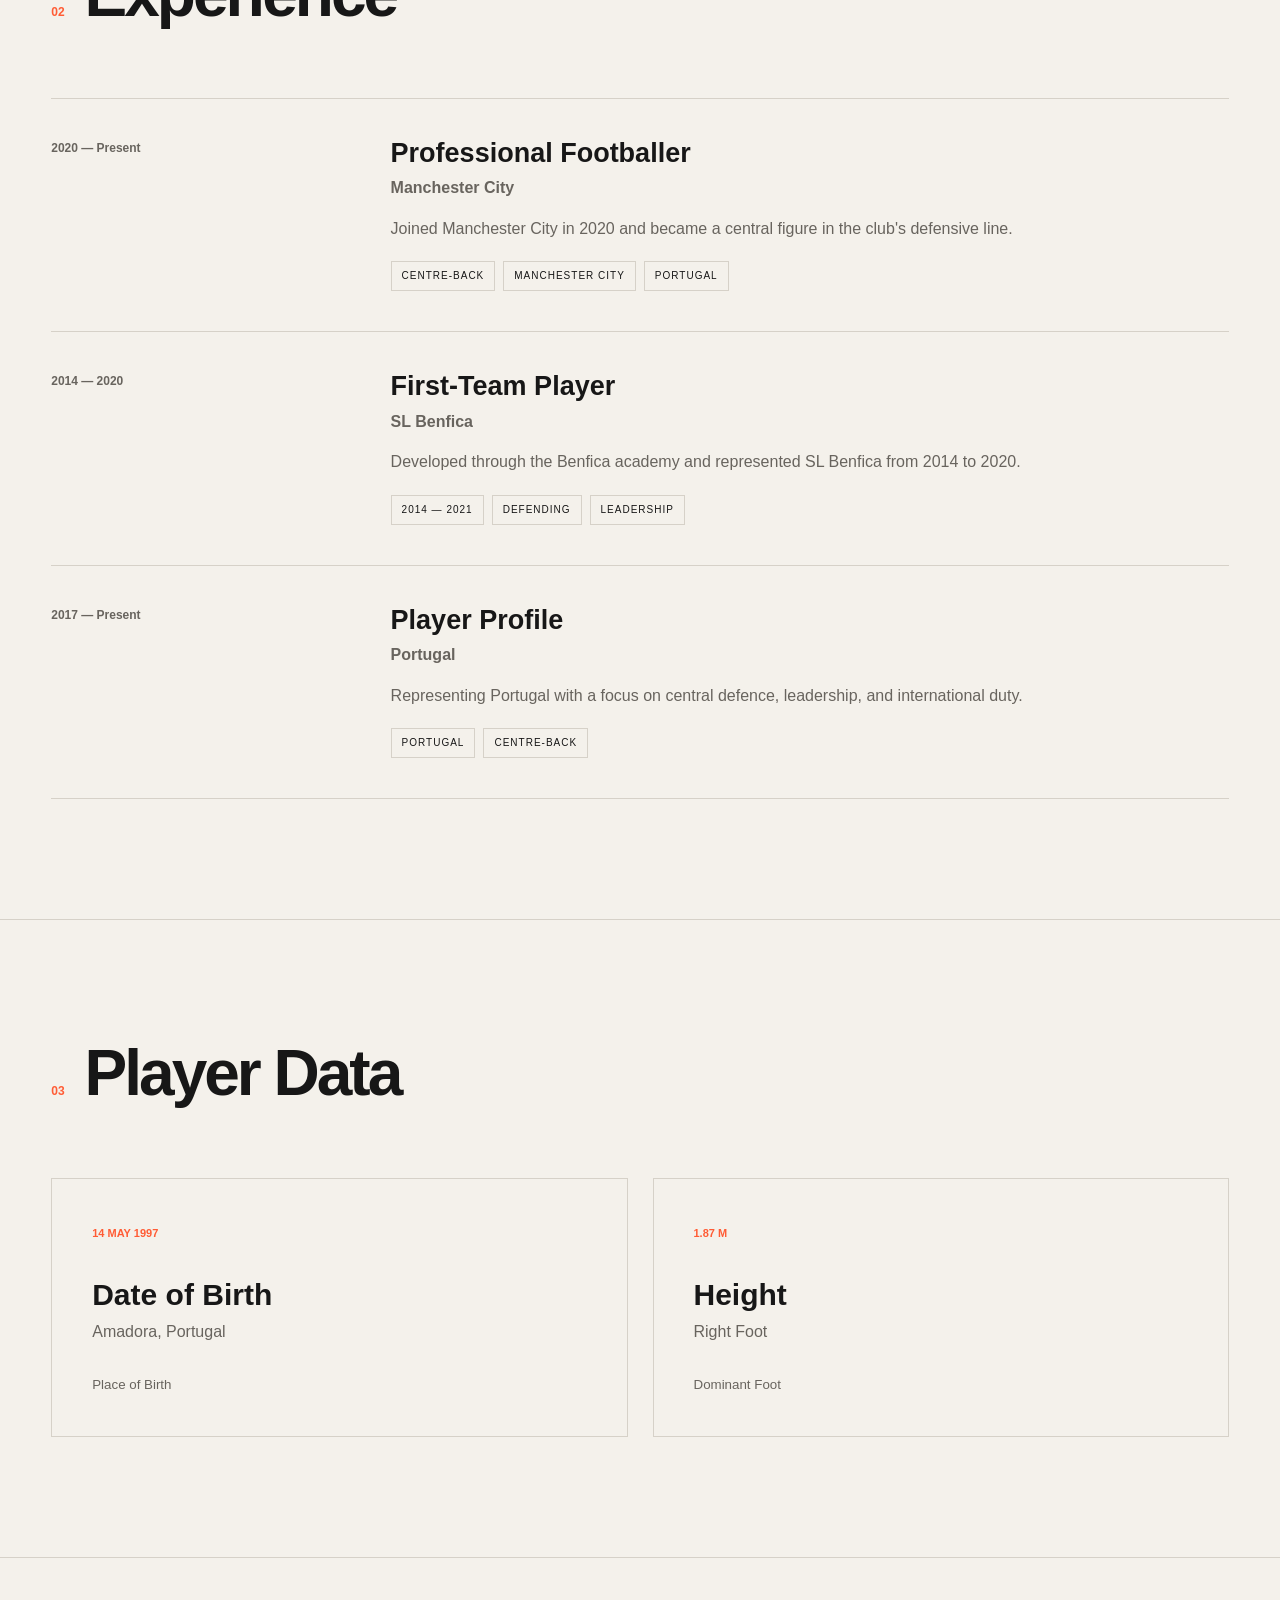
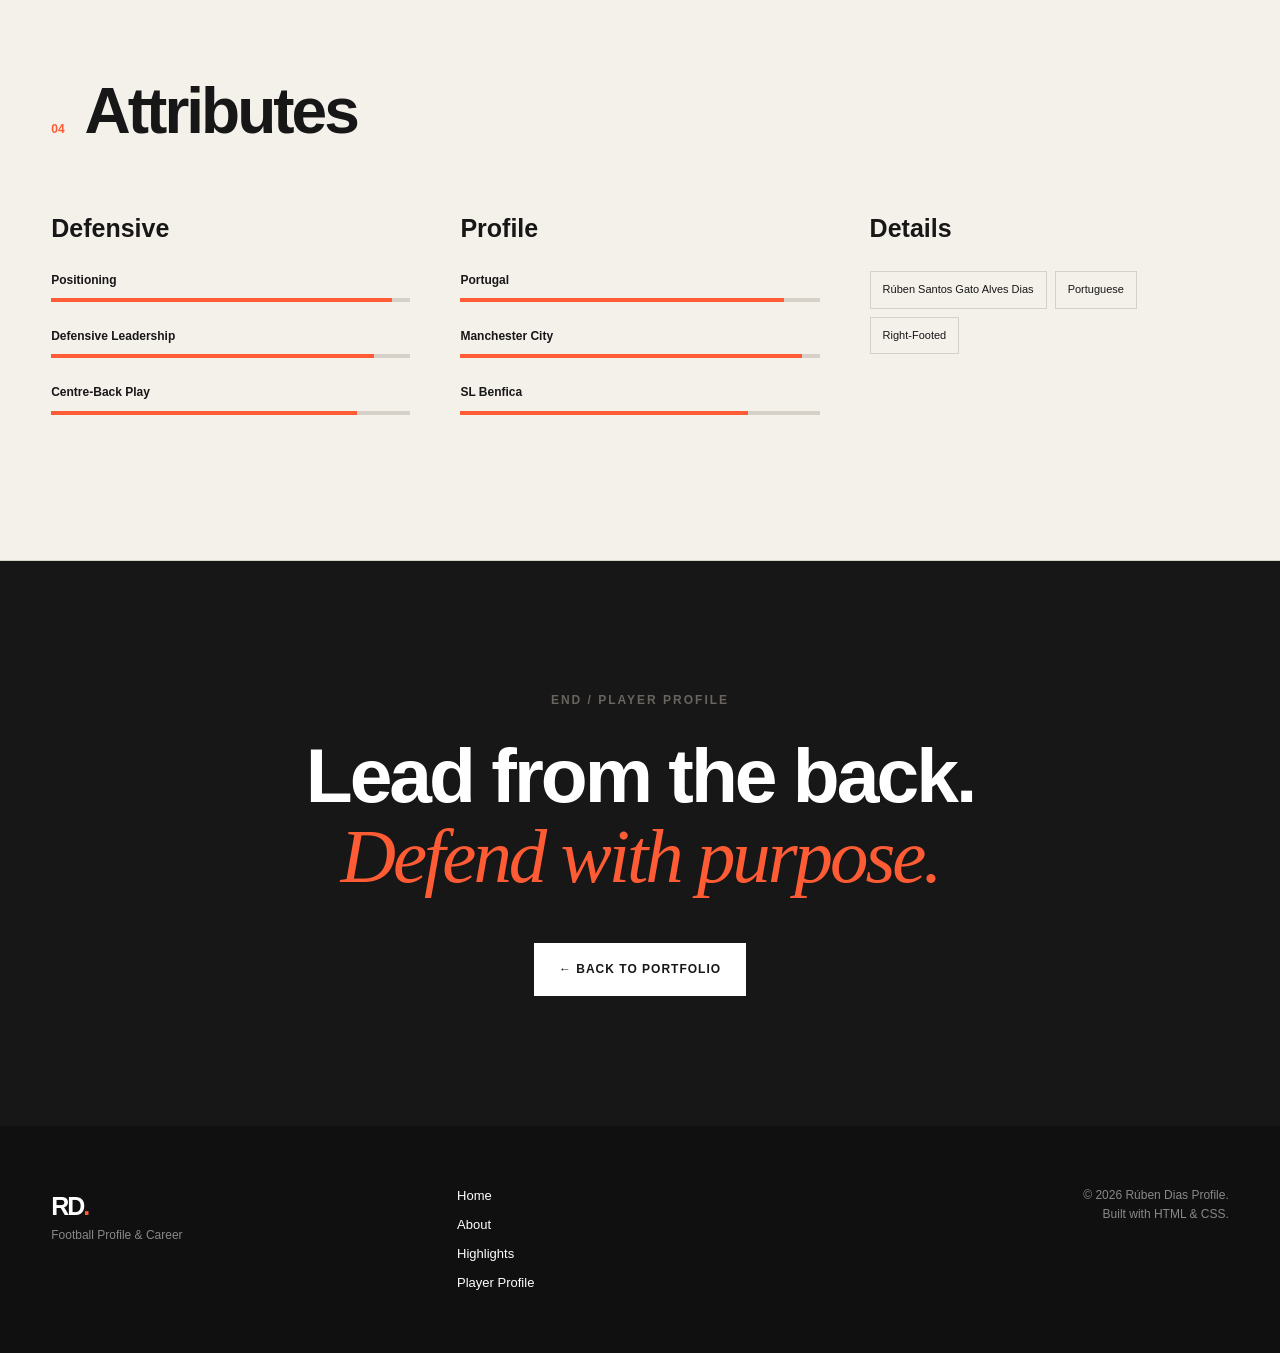
==== commit 4c865c21: "Update cv.html" ====
--- a/cv.html
+++ b/cv.html
@@ -4,7 +4,7 @@
     <meta charset="UTF-8">
     <meta name="viewport" content="width=device-width, initial-scale=1.0">
 
-    <title>Creative CV | Alexandra Morgan</title>
+    <title>Football Profile | Rúben Dias</title>
 
     <link rel="stylesheet" href="css/style.css">
 </head>
@@ -16,7 +16,7 @@
         <div class="container nav-container">
 
             <a href="index.html" class="logo">
-                AM<span>.</span>
+                RD<span>.</span>
             </a>
 
             <nav class="nav-menu">
@@ -29,11 +29,11 @@
                 </a>
 
                 <a href="index.html#works" class="nav-link">
-                    Works
+                    Highlights
                 </a>
 
                 <a href="cv.html" class="nav-link nav-cv active">
-                    Creative CV ↗
+                    Player Profile ↗
                 </a>
             </nav>
 
@@ -55,8 +55,8 @@
                     </div>
 
                     <img
-                        src="assets/profile.avif"
-                        alt="Foto Profil CV"
+                        src="assets/ruben-dias-profile.webp"
+                        alt="Rúben Dias player profile"
                     >
 
                 </div>
@@ -65,26 +65,26 @@
                 <div class="cv-introduction">
 
                     <p class="eyebrow">
-                        Creative CV — 2026
+                        Football Profile — 2026
                     </p>
 
                     <h1>
-                        Alexandra
-                        <span>Morgan.</span>
+                        Rúben
+                        <span>Dias.</span>
                     </h1>
 
                     <p class="cv-role">
-                        Creative Designer
+                        Professional Footballer
                         <br>
-                        Digital Strategist
+                        Centre-Back
                         <br>
-                        Visual Storyteller
+                        Manchester City
                     </p>
 
                     <p class="cv-summary">
-                        Multidisciplinary creative professional with
-                        experience in design, branding, digital products,
-                        and creative strategy.
+                        Portuguese footballer born in Amadora, known for
+                        defensive leadership and right-footed centre-back
+                        play. Current club: Manchester City.
                     </p>
 
                     <div class="cv-contact">
@@ -93,7 +93,7 @@
                             hello@example.com
                         </a>
 
-                        <span>Jakarta, Indonesia</span>
+                            <span>Amadora, Portugal</span>
 
                     </div>
 
@@ -111,7 +111,7 @@
 
                 <div class="cv-section-title">
                     <span>01</span>
-                    <h2>Character</h2>
+                        <h2>Playing Identity</h2>
                 </div>
 
 
@@ -120,9 +120,9 @@
                     <div class="character-main">
 
                         <p class="quote">
-                            "Curiosity is where
-                            <em>better ideas</em>
-                            begin."
+                            "Composure is where
+                            <em>great defending</em>
+                            begins."
                         </p>
 
                     </div>
@@ -131,15 +131,14 @@
                     <div class="character-description">
 
                         <p>
-                            Curious, detail-oriented, and highly
-                            collaborative. Alexandra enjoys working
-                            at the intersection of creative thinking
-                            and structured problem solving.
+                            A disciplined and composed defender, Rúben
+                            Dias brings leadership, positioning, and
+                            strong defensive organization to the pitch.
                         </p>
 
                         <p>
-                            She believes that the best work happens
-                            when different perspectives come together.
+                            Dominant foot: right. Position: centre-back.
+                            Nationality: Portugal.
                         </p>
 
                     </div>
@@ -167,27 +166,56 @@
                     <article class="timeline-item">
 
                         <div class="timeline-date">
-                            2023 — Present
+                            2020 — Present
                         </div>
 
                         <div class="timeline-content">
 
-                            <h3>Creative Director</h3>
+                            <h3>Professional Footballer</h3>
 
                             <p class="company">
-                                North Studio
+                                Manchester City
                             </p>
 
                             <p>
-                                Leading creative direction for digital
-                                products, brand identities, and visual
-                                communication projects.
+                                Joined Manchester City in 2020 and became
+                                a central figure in the club's defensive line.
                             </p>
 
                             <div class="tag-list">
+                                <span>Centre-Back</span>
+                                <span>Manchester City</span>
+                                <span>Portugal</span>
+                            </div>
+
+                        </div>
+
+                    </article>
+
+
+                    <article class="timeline-item">
+
+                        <div class="timeline-date">
+                            2014 — 2020
+                        </div>
+
+                        <div class="timeline-content">
+
+                            <h3>First-Team Player</h3>
+
+                            <p class="company">
+                                SL Benfica
+                            </p>
+
+                            <p>
+                                Developed through the Benfica academy and
+                                represented SL Benfica from 2014 to 2020.
+                            </p>
+
+                            <div class="tag-list">
+                                <span>2014 — 2021</span>
+                                <span>Defending</span>
                                 <span>Leadership</span>
-                                <span>Branding</span>
-                                <span>Strategy</span>
                             </div>
 
                         </div>
@@ -198,57 +226,25 @@
                     <article class="timeline-item">
 
                         <div class="timeline-date">
-                            2020 — 2023
+                            2017 — Present
                         </div>
 
                         <div class="timeline-content">
 
-                            <h3>Senior Product Designer</h3>
+                            <h3>Player Profile</h3>
 
                             <p class="company">
-                                Orbit Labs
+                                Portugal
                             </p>
 
                             <p>
-                                Designed user experiences for financial
-                                technology products used by thousands
-                                of customers.
+                                Representing Portugal with a focus on central
+                                defence, leadership, and international duty.
                             </p>
 
                             <div class="tag-list">
-                                <span>UX Design</span>
-                                <span>UI Design</span>
-                                <span>Research</span>
-                            </div>
-
-                        </div>
-
-                    </article>
-
-
-                    <article class="timeline-item">
-
-                        <div class="timeline-date">
-                            2018 — 2020
-                        </div>
-
-                        <div class="timeline-content">
-
-                            <h3>Visual Designer</h3>
-
-                            <p class="company">
-                                Mono Creative
-                            </p>
-
-                            <p>
-                                Developed visual identities, campaigns,
-                                editorial layouts, and digital content
-                                for various clients.
-                            </p>
-
-                            <div class="tag-list">
-                                <span>Visual Design</span>
-                                <span>Art Direction</span>
+                                <span>Portugal</span>
+                                <span>Centre-Back</span>
                             </div>
 
                         </div>
@@ -269,7 +265,7 @@
 
                 <div class="cv-section-title">
                     <span>03</span>
-                    <h2>Education</h2>
+                    <h2>Player Data</h2>
                 </div>
 
 
@@ -278,19 +274,19 @@
                     <article class="education-card">
 
                         <span class="education-year">
-                            2014 — 2018
+                            14 MAY 1997
                         </span>
 
                         <h3>
-                            Bachelor of Design
+                            Date of Birth
                         </h3>
 
                         <p>
-                            Visual Communication Design
+                            Amadora, Portugal
                         </p>
 
                         <small>
-                            School of Creative Arts
+                            Place of Birth
                         </small>
 
                     </article>
@@ -299,19 +295,19 @@
                     <article class="education-card">
 
                         <span class="education-year">
-                            2019
+                            1.87 M
                         </span>
 
                         <h3>
-                            Digital Strategy
+                            Height
                         </h3>
 
                         <p>
-                            Professional Certification
+                            Right Foot
                         </p>
 
                         <small>
-                            Digital Creative Institute
+                            Dominant Foot
                         </small>
 
                     </article>
@@ -330,7 +326,7 @@
 
                 <div class="cv-section-title">
                     <span>04</span>
-                    <h2>Skills</h2>
+                    <h2>Attributes</h2>
                 </div>
 
 
@@ -338,24 +334,24 @@
 
                     <div class="skill-category">
 
-                        <h3>Design</h3>
-
-                        <div class="skill">
-                            <span>Visual Design</span>
+                        <h3>Defensive</h3>
+
+                        <div class="skill">
+                            <span>Positioning</span>
                             <div class="skill-bar">
                                 <div class="skill-progress progress-95"></div>
                             </div>
                         </div>
 
                         <div class="skill">
-                            <span>UI / UX Design</span>
+                            <span>Defensive Leadership</span>
                             <div class="skill-bar">
                                 <div class="skill-progress progress-90"></div>
                             </div>
                         </div>
 
                         <div class="skill">
-                            <span>Art Direction</span>
+                            <span>Centre-Back Play</span>
                             <div class="skill-bar">
                                 <div class="skill-progress progress-85"></div>
                             </div>
@@ -366,24 +362,24 @@
 
                     <div class="skill-category">
 
-                        <h3>Strategy</h3>
-
-                        <div class="skill">
-                            <span>Brand Strategy</span>
+                        <h3>Profile</h3>
+
+                        <div class="skill">
+                            <span>Portugal</span>
                             <div class="skill-bar">
                                 <div class="skill-progress progress-90"></div>
                             </div>
                         </div>
 
                         <div class="skill">
-                            <span>Creative Direction</span>
+                            <span>Manchester City</span>
                             <div class="skill-bar">
                                 <div class="skill-progress progress-95"></div>
                             </div>
                         </div>
 
                         <div class="skill">
-                            <span>Research</span>
+                            <span>SL Benfica</span>
                             <div class="skill-bar">
                                 <div class="skill-progress progress-80"></div>
                             </div>
@@ -394,15 +390,13 @@
 
                     <div class="skill-category">
 
-                        <h3>Tools</h3>
+                        <h3>Details</h3>
 
                         <div class="tool-list">
 
-                            <span>Figma</span>
-                            <span>Adobe Photoshop</span>
-                            <span>Adobe Illustrator</span>
-                            <span>HTML</span>
-                            <span>CSS</span>
+                            <span>Rúben Santos Gato Alves Dias</span>
+                            <span>Portuguese</span>
+                            <span>Right-Footed</span>
 
                         </div>
 
@@ -421,12 +415,12 @@
             <div class="container cta-content">
 
                 <p class="section-number">
-                    END / PROFILE
+                    END / PLAYER PROFILE
                 </p>
 
                 <h2>
-                    Let's create
-                    <em>something meaningful.</em>
+                    Lead from the back.
+                    <em>Defend with purpose.</em>
                 </h2>
 
                 <a href="index.html" class="btn btn-light">
@@ -447,11 +441,11 @@
 
             <div>
                 <a href="index.html" class="logo">
-                    AM<span>.</span>
+                    RD<span>.</span>
                 </a>
 
                 <p>
-                    Creative Portfolio & CV
+                    Football Profile &amp; Career
                 </p>
             </div>
 
@@ -466,11 +460,11 @@
                 </a>
 
                 <a href="index.html#works">
-                    Works
+                    Highlights
                 </a>
 
                 <a href="cv.html">
-                    CV
+                    Player Profile
                 </a>
 
             </div>
@@ -478,7 +472,7 @@
             <div class="footer-copy">
 
                 <p>
-                    © 2026 Alexandra Morgan.
+                    © 2026 Rúben Dias Profile.
                 </p>
 
                 <p>
--- a/css/style.css
+++ b/css/style.css
@@ -13,7 +13,7 @@
 }
 
 body {
-    font-family: Arial, Helvetica, sans-serif;
+    font-family: "Trebuchet MS", Arial, sans-serif;
     background: #f4f1eb;
     color: #171717;
     line-height: 1.6;
@@ -351,7 +351,7 @@
     width: 100%;
     aspect-ratio: 4 / 5;
     object-fit: cover;
-    filter: grayscale(100%);
+    object-position: center top;
 }
 
 .image-label {
@@ -538,7 +538,7 @@
 
 
 /* =====================================================
-   WORKS
+    SELECTED HIGHLIGHTS
 ===================================================== */
 
 .heading-flex {
@@ -577,7 +577,7 @@
     min-height: 380px;
 
     display: flex;
-    align-items: space-between;
+    align-items: flex-start;
     justify-content: space-between;
 
     padding: 25px;
@@ -586,7 +586,7 @@
 }
 
 .work-image::after {
-    content: "VIEW PROJECT →";
+    content: "VIEW HIGHLIGHT →";
 
     position: absolute;
     right: 25px;
@@ -610,14 +610,23 @@
 
 .work-image-one {
     background: #d4d0c7;
+    background-image: url("../assets/north-studio.webp");
+    background-position: center;
+    background-size: cover;
 }
 
 .work-image-two {
     background: #c8d0c6;
+    background-image: url("../assets/orbit-finance.jpg");
+    background-position: center;
+    background-size: cover;
 }
 
 .work-image-three {
     background: #d6c2b9;
+    background-image: url("../assets/mono-magazine.webp");
+    background-position: center;
+    background-size: cover;
 }
 
 .work-number,
@@ -726,7 +735,7 @@
 
 
 /* =====================================================
-   CV HERO
+    PLAYER PROFILE HERO
 ===================================================== */
 
 .cv-hero {
@@ -753,7 +762,7 @@
     aspect-ratio: 4 / 5;
     width: 100%;
     object-fit: cover;
-    filter: grayscale(100%);
+    object-position: center top;
 }
 
 .photo-number {
@@ -820,7 +829,7 @@
 
 
 /* =====================================================
-   CV SECTION
+    PROFILE SECTION
 ===================================================== */
 
 .cv-section {
